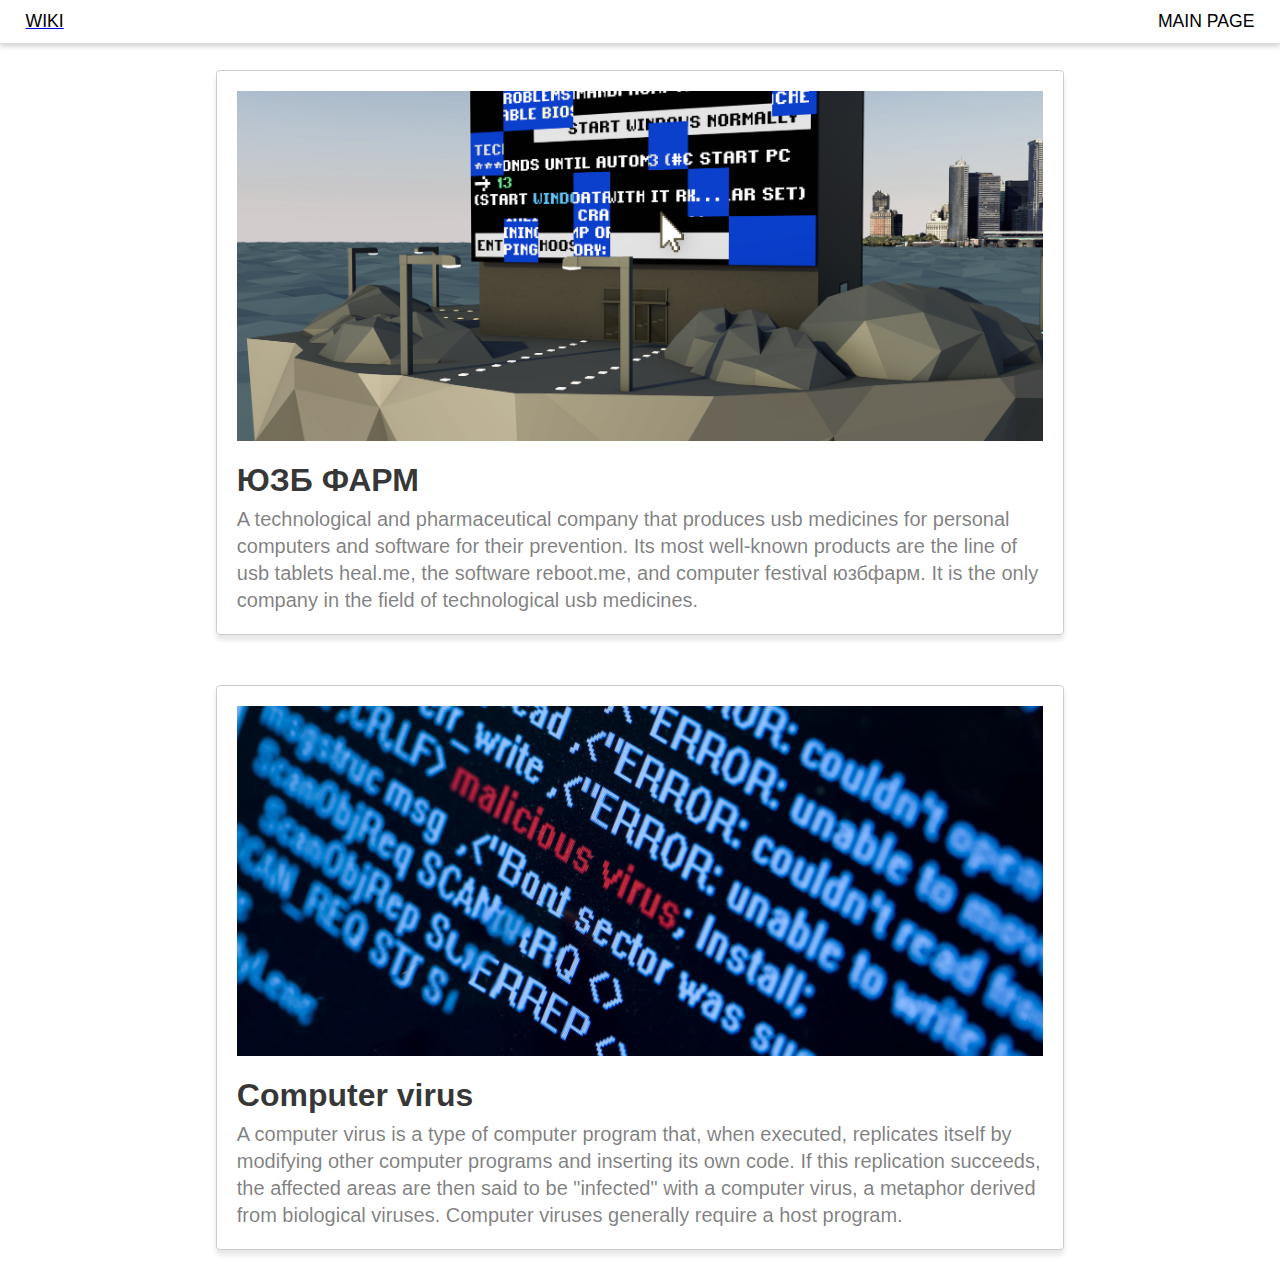
==== index.html @ 57f591c5 "*" ====
<!DOCTYPE html>
<html lang="en">
<head>
    <meta charset="UTF-8">
    <link rel="stylesheet" href="css/style.css">
    <title>WIKI - MAIN PAGE</title>
    <link rel="icon" type="image/x-icon" href="img/favicon.ico">
    <meta http-equiv="X-UA-Compatible" content="IE=edge">
    <meta name="viewport" content="width=device-width, initial-scale=1.0"
    <meta property="og:type" content="article">
    <meta property="og:url" content="{https://bozzhik.github.io/wiki/main.html}">
    <meta property="og:title" content="wiki site">
    <meta property="og:description" content="wiki - a site about everything">
    <meta property="og:image" content="https://bozzhik.github.io/wiki/img/wiki.jpg">
    <meta name="twitter:card" content="summary">
<body>
    <div id="menu-wiki">
        <a href="main.html"><h1 id="menu-logo">WIKI</h1></a>
        <h2 id="menu-text">MAIN PAGE</h2>
    </div>
    <div id="base">
        <div class="block">
            <img src="img/usb-pharm.jpg" alt="">
            <h1>ЮЗБ ФАРМ</h1>
            <p>
            A technological and pharmaceutical company that produces usb medicines for personal computers and software for their prevention.
            Its most well-known products are the line of usb tablets heal.me, the software reboot.me, and computer festival юзбфарм. It is the only company in the field of technological usb medicines.
            </p>
            <a href="usb-pharm.html"></a>
          </div>
          <div class="block">
            <img src="img/virus.jpg" alt="">
            <h1>Computer virus</h1>
            <p>
            A computer virus is a type of computer program that, when executed, replicates itself by modifying other computer programs and inserting its own code. If this replication succeeds, the affected areas are then said to be "infected" with a computer virus, a metaphor derived from biological viruses.
            Computer viruses generally require a host program.</p>
            <a href="virus.html"></a>
          </div>
    </div>
    
</body>
</html>
---- css/style.css ----
@import 'reset.css';
@import url('https://fonts.googleapis.com/css2?family=PT+Sans&display=swap');
@import 'main.css';
@import 'virus.css';
@import 'usb-pharm.css';
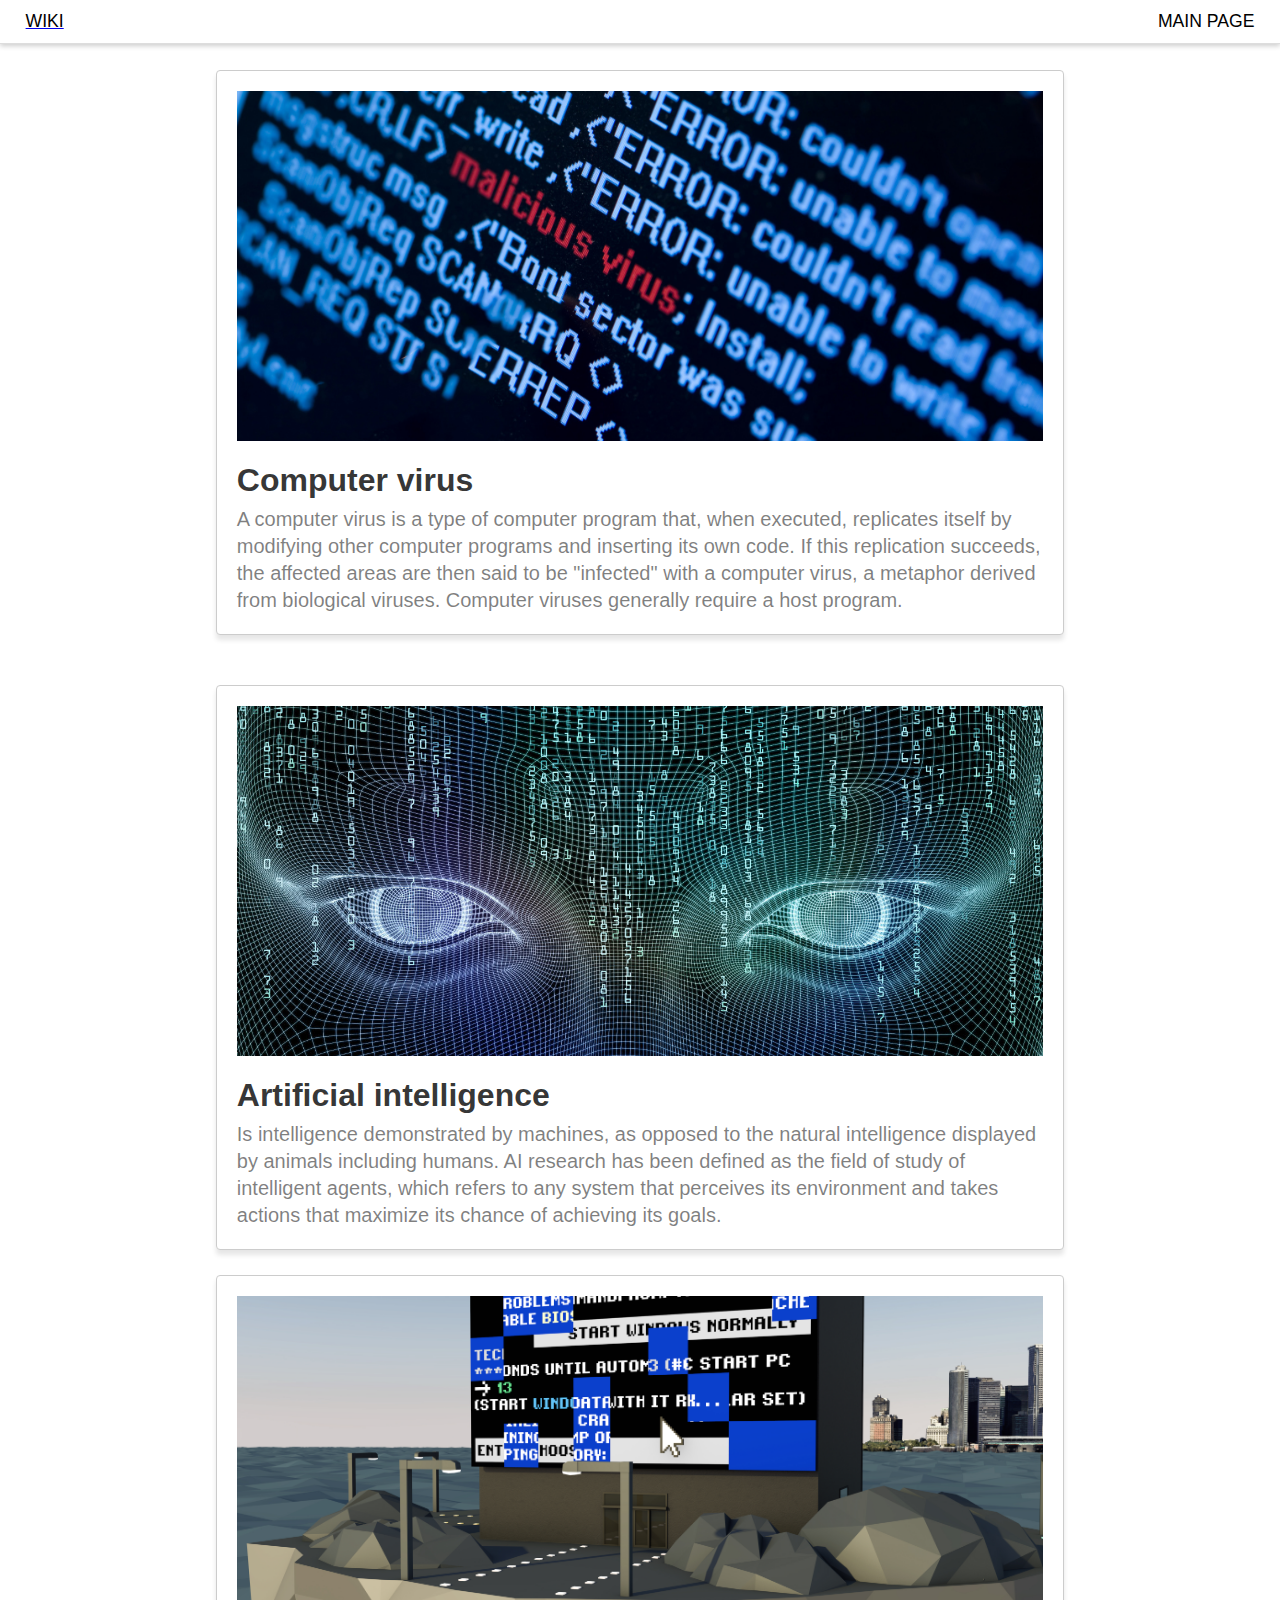
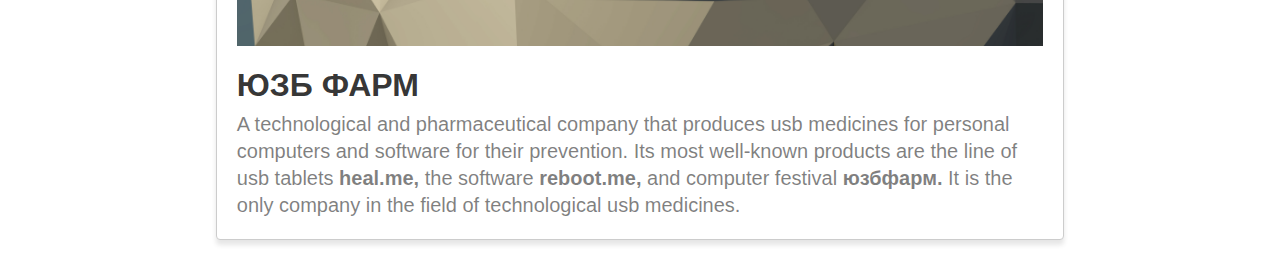
==== commit 9a932fbc: "add ai-vladimir.html" ====
--- a/index.html
+++ b/index.html
@@ -8,26 +8,17 @@
     <meta http-equiv="X-UA-Compatible" content="IE=edge">
     <meta name="viewport" content="width=device-width, initial-scale=1.0"
     <meta property="og:type" content="article">
-    <meta property="og:url" content="{https://bozzhik.github.io/wiki/main.html}">
+    <meta property="og:url" content="{https://bozzhik.github.io/wiki/index.html}">
     <meta property="og:title" content="wiki site">
     <meta property="og:description" content="wiki - a site about everything">
     <meta property="og:image" content="https://bozzhik.github.io/wiki/img/wiki.jpg">
     <meta name="twitter:card" content="summary">
 <body>
     <div id="menu-wiki">
-        <a href="main.html"><h1 id="menu-logo">WIKI</h1></a>
+        <a href="index.html"><h1 id="menu-logo">WIKI</h1></a>
         <h2 id="menu-text">MAIN PAGE</h2>
     </div>
     <div id="base">
-        <div class="block">
-            <img src="img/usb-pharm.jpg" alt="">
-            <h1>ЮЗБ ФАРМ</h1>
-            <p>
-            A technological and pharmaceutical company that produces usb medicines for personal computers and software for their prevention.
-            Its most well-known products are the line of usb tablets heal.me, the software reboot.me, and computer festival юзбфарм. It is the only company in the field of technological usb medicines.
-            </p>
-            <a href="usb-pharm.html"></a>
-          </div>
           <div class="block">
             <img src="img/virus.jpg" alt="">
             <h1>Computer virus</h1>
@@ -36,6 +27,22 @@
             Computer viruses generally require a host program.</p>
             <a href="virus.html"></a>
           </div>
+          <div class="block">
+            <img src="img/ai.jpg" alt="">
+            <h1>Artificial intelligence</h1>
+            <p>
+            Is intelligence demonstrated by machines, as opposed to the natural intelligence displayed by animals including humans. AI research has been defined as the field of study of intelligent agents, which refers to any system that perceives its environment and takes actions that maximize its chance of achieving its goals.</p>
+            <a href="ai.html"></a>
+          </div>
+          <div class="block">
+            <img src="img/usb-pharm.jpg" alt="">
+            <h1>ЮЗБ ФАРМ</h1>
+            <p>
+            A technological and pharmaceutical company that produces usb medicines for personal computers and software for their prevention.
+            Its most well-known products are the line of usb tablets <b class="bold">heal.me,</b> the software <b class="bold">reboot.me,</b> and computer festival <b class="bold">юзбфарм.</b> It is the only company in the field of technological usb medicines.
+            </p>
+            <a href="usb-pharm.html"></a>
+          </div>
     </div>
     
 </body>
--- a/css/style.css
+++ b/css/style.css
@@ -1,5 +1,5 @@
 @import 'reset.css';
 @import url('https://fonts.googleapis.com/css2?family=PT+Sans&display=swap');
-@import 'main.css';
+@import 'index.css';
 @import 'virus.css';
 @import 'usb-pharm.css';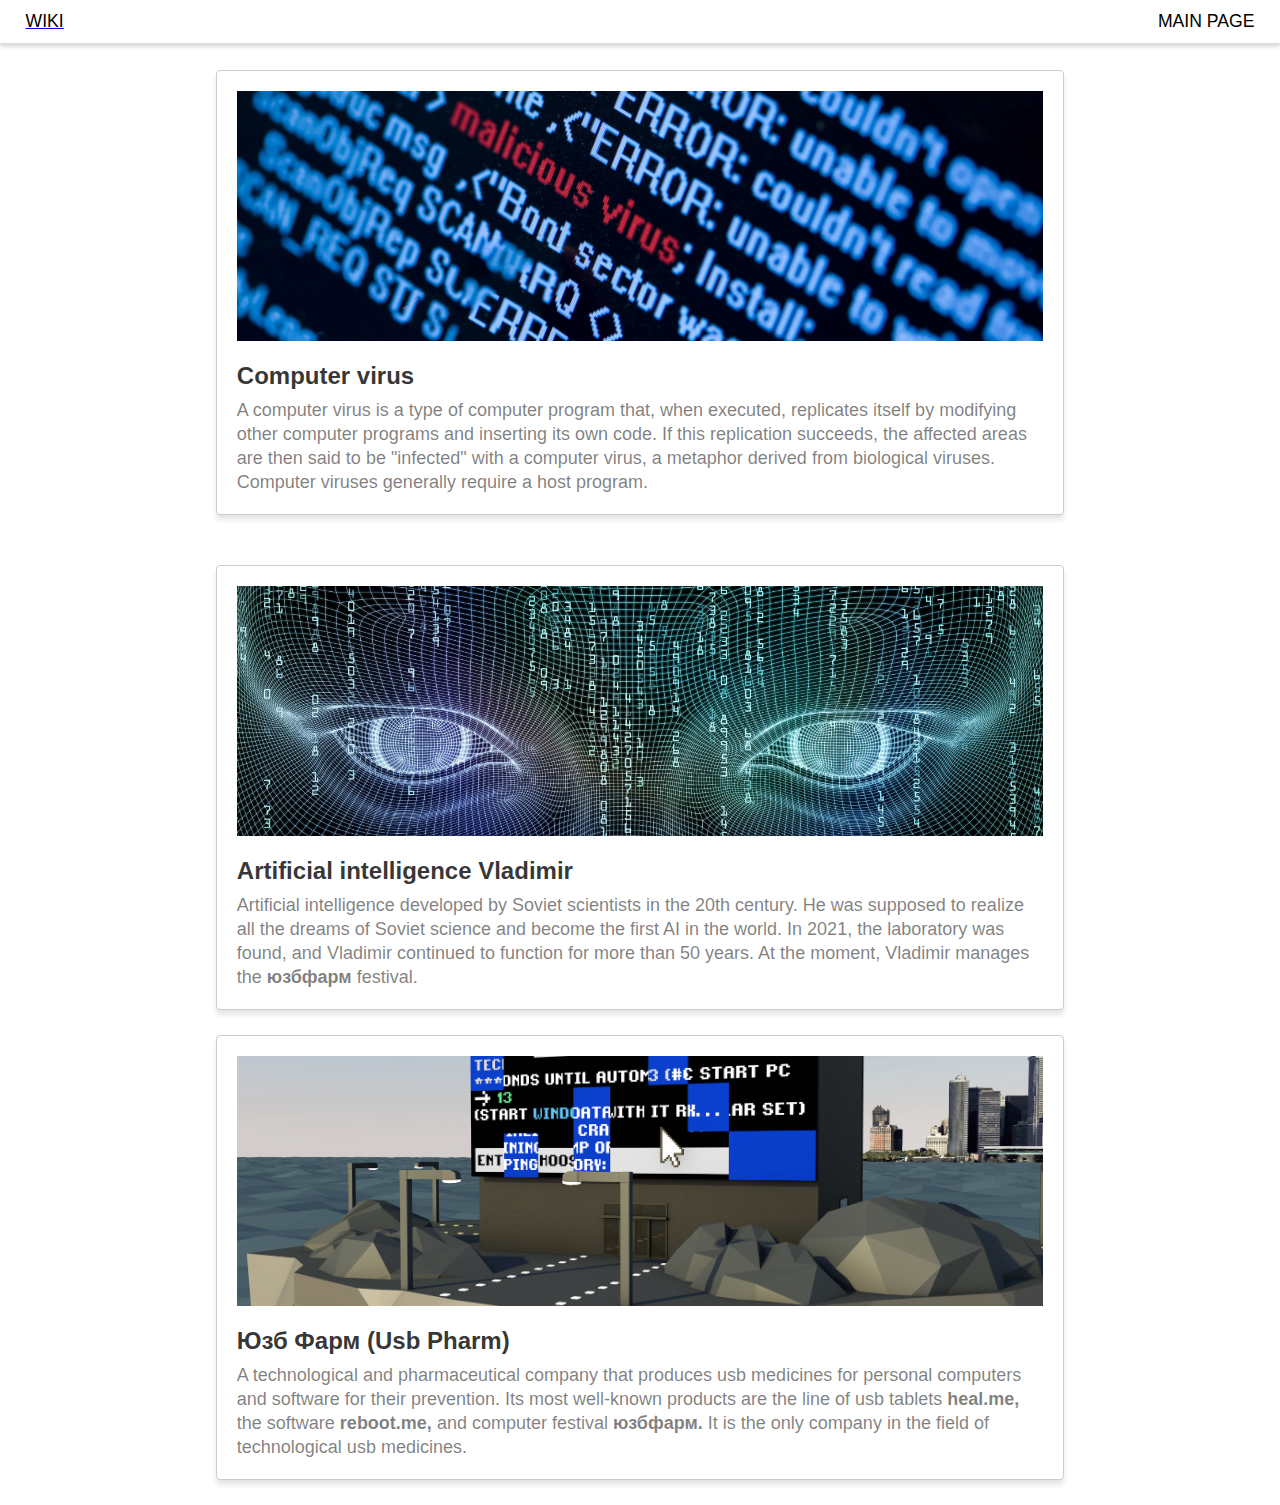
==== commit e0a980ce: "vladimir.html done" ====
--- a/index.html
+++ b/index.html
@@ -29,14 +29,16 @@
           </div>
           <div class="block">
             <img src="img/ai.jpg" alt="">
-            <h1>Artificial intelligence</h1>
+            <h1>Artificial intelligence Vladimir</h1>
             <p>
-            Is intelligence demonstrated by machines, as opposed to the natural intelligence displayed by animals including humans. AI research has been defined as the field of study of intelligent agents, which refers to any system that perceives its environment and takes actions that maximize its chance of achieving its goals.</p>
-            <a href="ai.html"></a>
+            Аrtificial intelligence developed by Soviet scientists in the 20th century. He was supposed to realize all the dreams of Soviet science and become the first AI in the world.
+            In 2021, the laboratory was found, and Vladimir continued to function for more than 50 years. At the moment, Vladimir manages the <b class="bold">юзбфарм</b> festival.
+            </p>
+            <a href="vladimir.html"></a>
           </div>
           <div class="block">
             <img src="img/usb-pharm.jpg" alt="">
-            <h1>ЮЗБ ФАРМ</h1>
+            <h1>Юзб Фарм (Usb Pharm)</h1>
             <p>
             A technological and pharmaceutical company that produces usb medicines for personal computers and software for their prevention.
             Its most well-known products are the line of usb tablets <b class="bold">heal.me,</b> the software <b class="bold">reboot.me,</b> and computer festival <b class="bold">юзбфарм.</b> It is the only company in the field of technological usb medicines.
--- a/css/style.css
+++ b/css/style.css
@@ -2,4 +2,5 @@
 @import url('https://fonts.googleapis.com/css2?family=PT+Sans&display=swap');
 @import 'index.css';
 @import 'virus.css';
-@import 'usb-pharm.css';+@import 'usb-pharm.css';
+@import 'vladimir.css';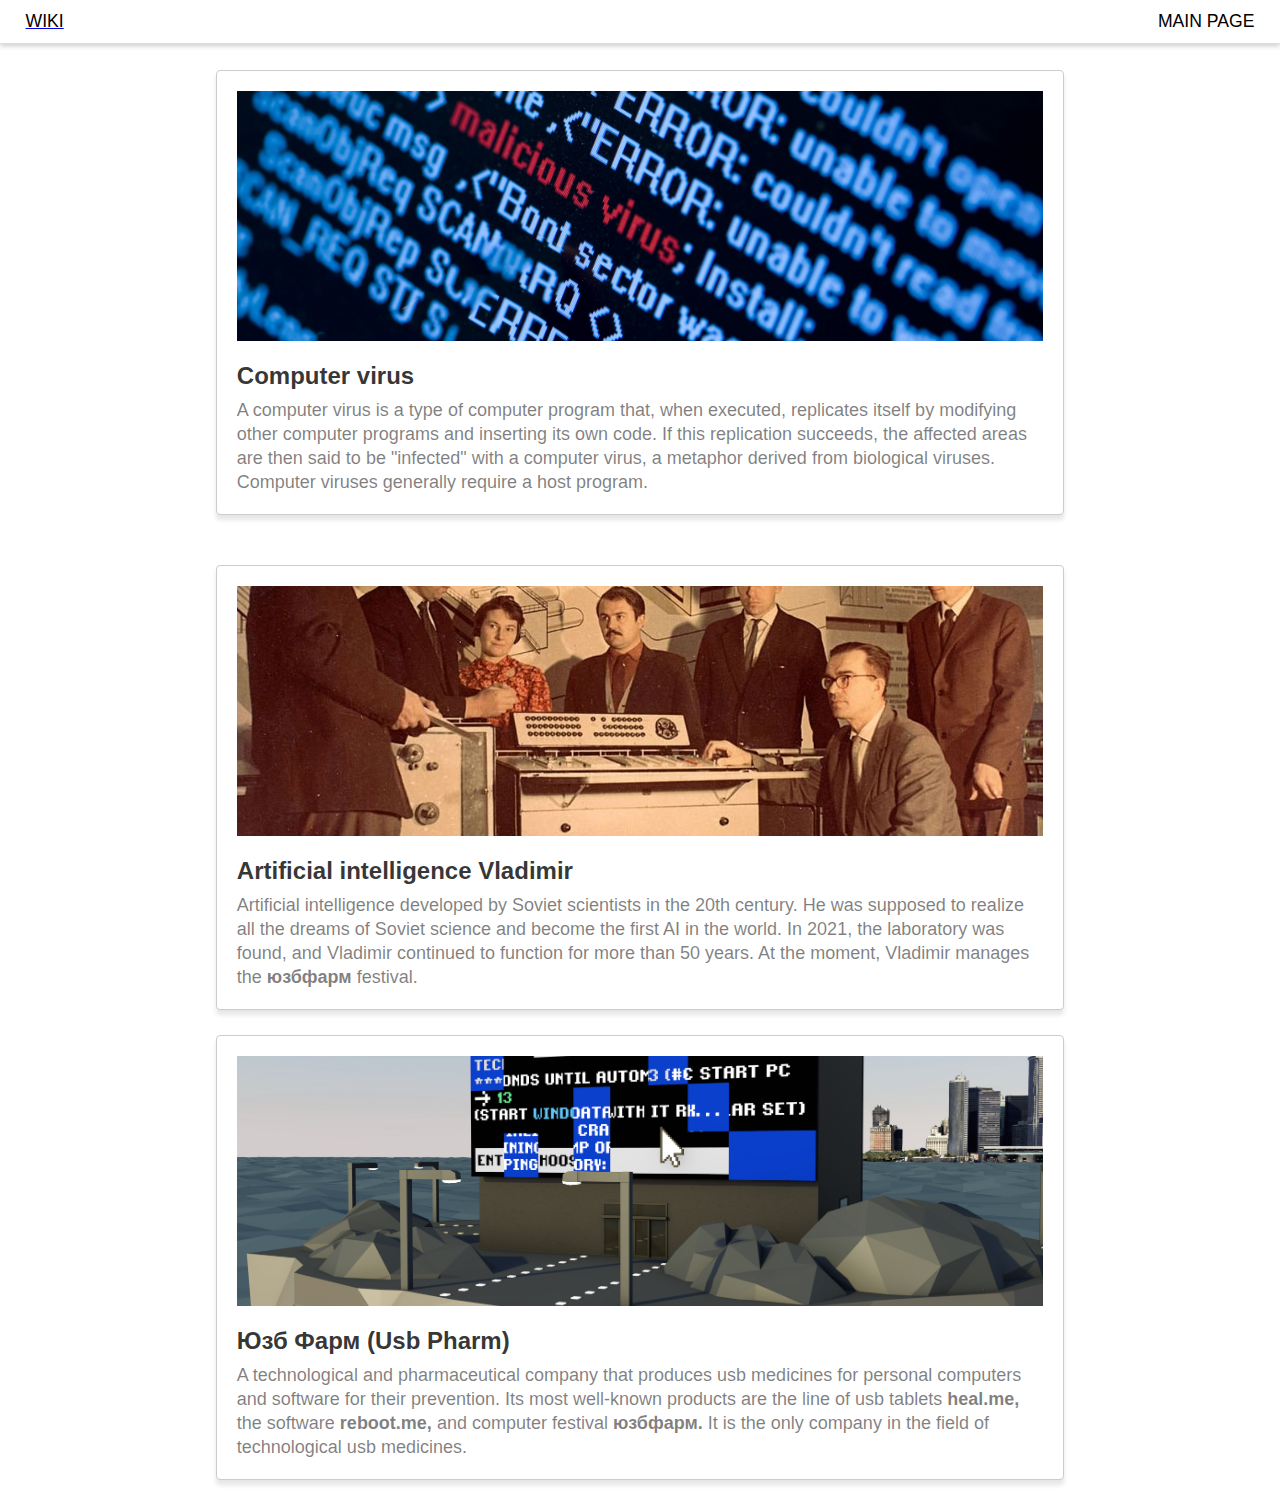
==== commit aca08b7c: "favicon ico*svg add" ====
--- a/index.html
+++ b/index.html
@@ -4,7 +4,6 @@
     <meta charset="UTF-8">
     <link rel="stylesheet" href="css/style.css">
     <title>WIKI - MAIN PAGE</title>
-    <link rel="icon" type="image/x-icon" href="img/favicon.ico">
     <meta http-equiv="X-UA-Compatible" content="IE=edge">
     <meta name="viewport" content="width=device-width, initial-scale=1.0"
     <meta property="og:type" content="article">
